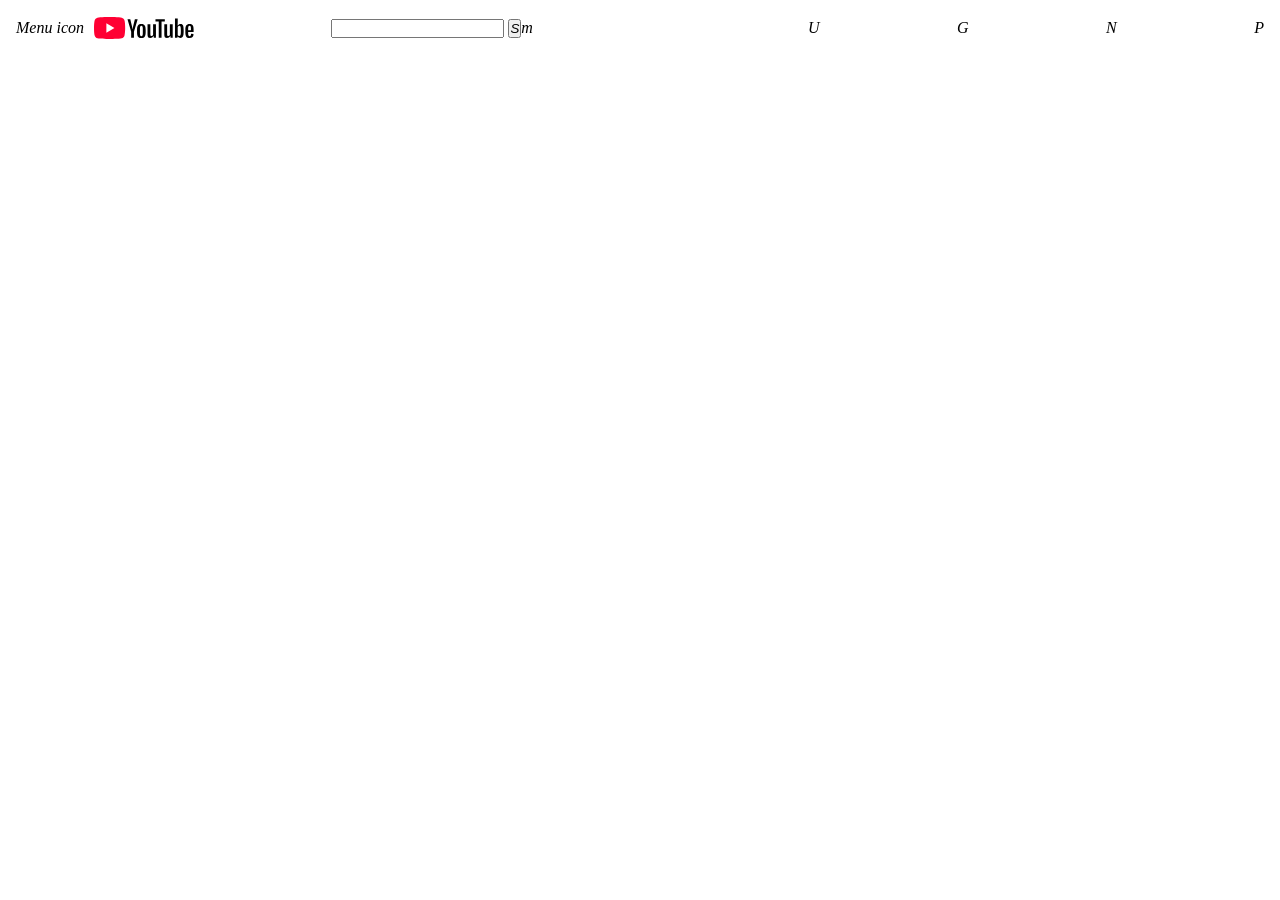
==== index.html @ 4992b6fd "added a new styles" ====
<!DOCTYPE html>
<html lang="en">
<head>
    <meta charset="UTF-8">
    <meta name="viewport" content="width=device-width, initial-scale=1.0">
    <link rel="stylesheet" href="style.css">
    <title>YouTube</title>
</head>
<body>

    <div class="navbar">
        <div class="logo">
            <i>Menu icon</i>
            <img src="assets/logo.svg" alt="YouTube logo">
        </div>
        <div class="searchbar">
            <div class="search">
            <input type="text">
            <button><i>S</i></button>
        </div>
        <i>m</i>
        </div>
        <div class="navigation-icons"></div>
        <i>U</i>
        <i>G</i>
        <i>N</i>
        <i>P</i>
    </div>

    <div class="mainbody">
        <div class="categories"></div>
        <div class="videos"></div>
    </div>
    
</body>
</html>
---- style.css ----
* {
    margin: 0;
    padding: 0;
    box-sizing: border-box;
}

.navbar {
    display: flex;
    justify-content: space-between;
    align-items: center;
    height: 56px;
    padding: 0 16px;
}

.navbar .logo {
    display: flex;
    align-items: center;
}

.logo img {
    width: 100px;
    margin-left: 10px; 
}
.navbar .searchbar {
    display: flex;
}
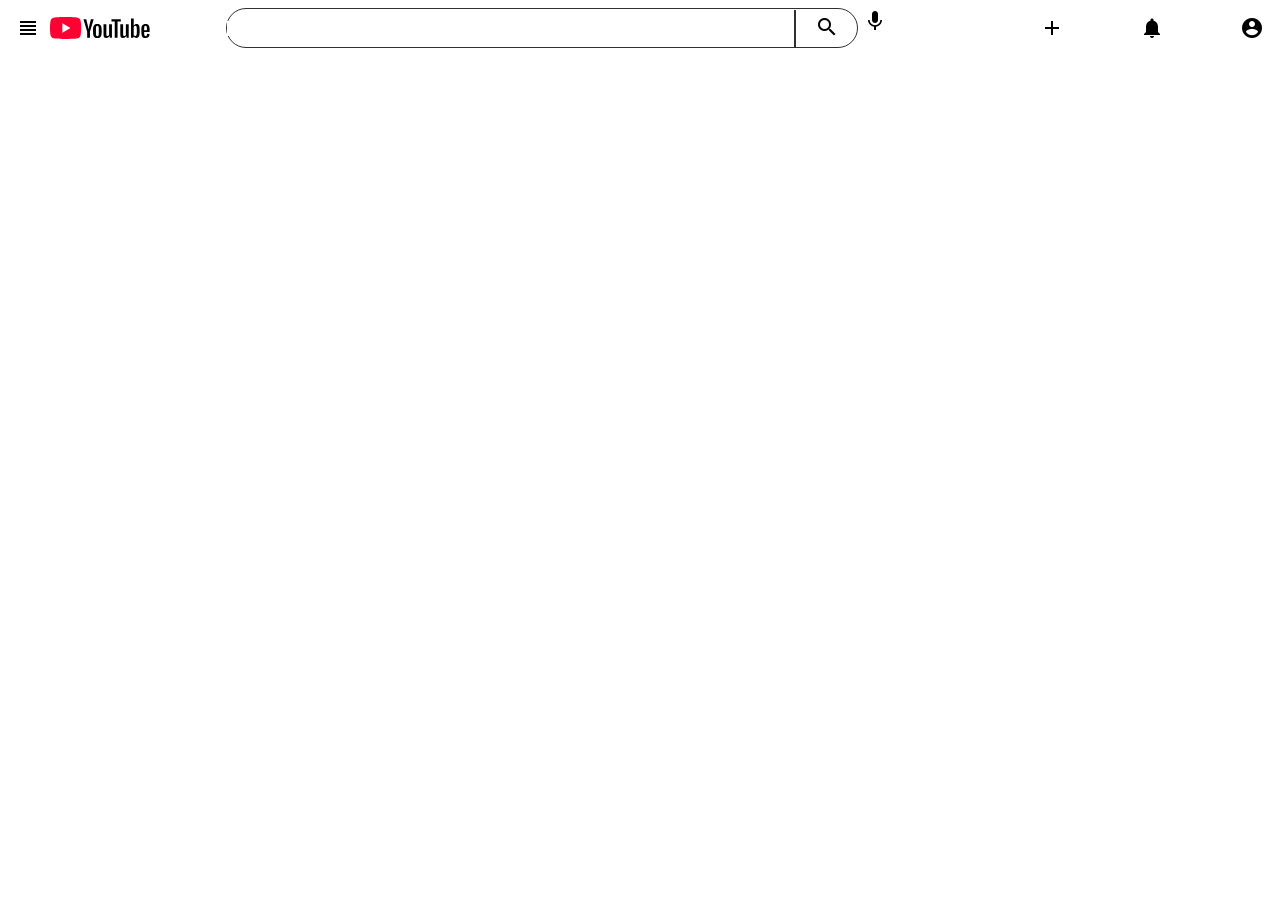
==== commit c4abe696: "added icons" ====
--- a/index.html
+++ b/index.html
@@ -3,34 +3,35 @@
 <head>
     <meta charset="UTF-8">
     <meta name="viewport" content="width=device-width, initial-scale=1.0">
+
+    <link href="https://fonts.googleapis.com/icon?family=Material+Icons" rel="stylesheet">
     <link rel="stylesheet" href="style.css">
     <title>YouTube</title>
 </head>
 <body>
+    <nav>
+        <div class="navbar">
+            <div class="logo">
+                <i class="material-icons">view_headline</i>
+                <img src="assets/logo.svg" alt="YouTube logo">
+            </div>
+            <div class="searchbar">
+                <div class="search">
+                <input id="search-input" type="text">
+                <button><i class="material-icons">search</i></button>
+            </div>
+            <i class="material-icons">keyboard_voice</i>
+            </div>
+            <div class="navigation-icons"></div>
+            <i class="material-icons">add</i>
+            <i class="material-icons">notifications</i>
+            <i class="material-icons">account_circle</i>
+        </div>
 
-    <div class="navbar">
-        <div class="logo">
-            <i>Menu icon</i>
-            <img src="assets/logo.svg" alt="YouTube logo">
+        <div class="mainbody">
+            <div class="categories"></div>
+            <div class="videos"></div>
         </div>
-        <div class="searchbar">
-            <div class="search">
-            <input type="text">
-            <button><i>S</i></button>
-        </div>
-        <i>m</i>
-        </div>
-        <div class="navigation-icons"></div>
-        <i>U</i>
-        <i>G</i>
-        <i>N</i>
-        <i>P</i>
-    </div>
-
-    <div class="mainbody">
-        <div class="categories"></div>
-        <div class="videos"></div>
-    </div>
-    
+    </nav> 
 </body>
 </html>
--- a/style.css
+++ b/style.css
@@ -23,4 +23,34 @@
 }
 .navbar .searchbar {
     display: flex;
+}
+
+.search{
+    display: flex;
+    align-items: center;
+    border: 1px solid hsl(0,0%,18.82%);
+    border-radius: 20px;
+    width: 632px;
+    height: 40px; 
+    margin-right: 5px;
+}
+ 
+.search input {
+    border: none;
+    outline: none;
+    width: 90%;
+}
+
+#search-input::placeholder {
+    color: white;
+    font-size: 14px;;
+}
+
+.search button {
+    background: none;
+    border: none;
+    border-left: 2px solid hsl(0,0%,18.82%);
+    cursor: pointer;
+    padding: 5px;
+    width: 10%;
 }
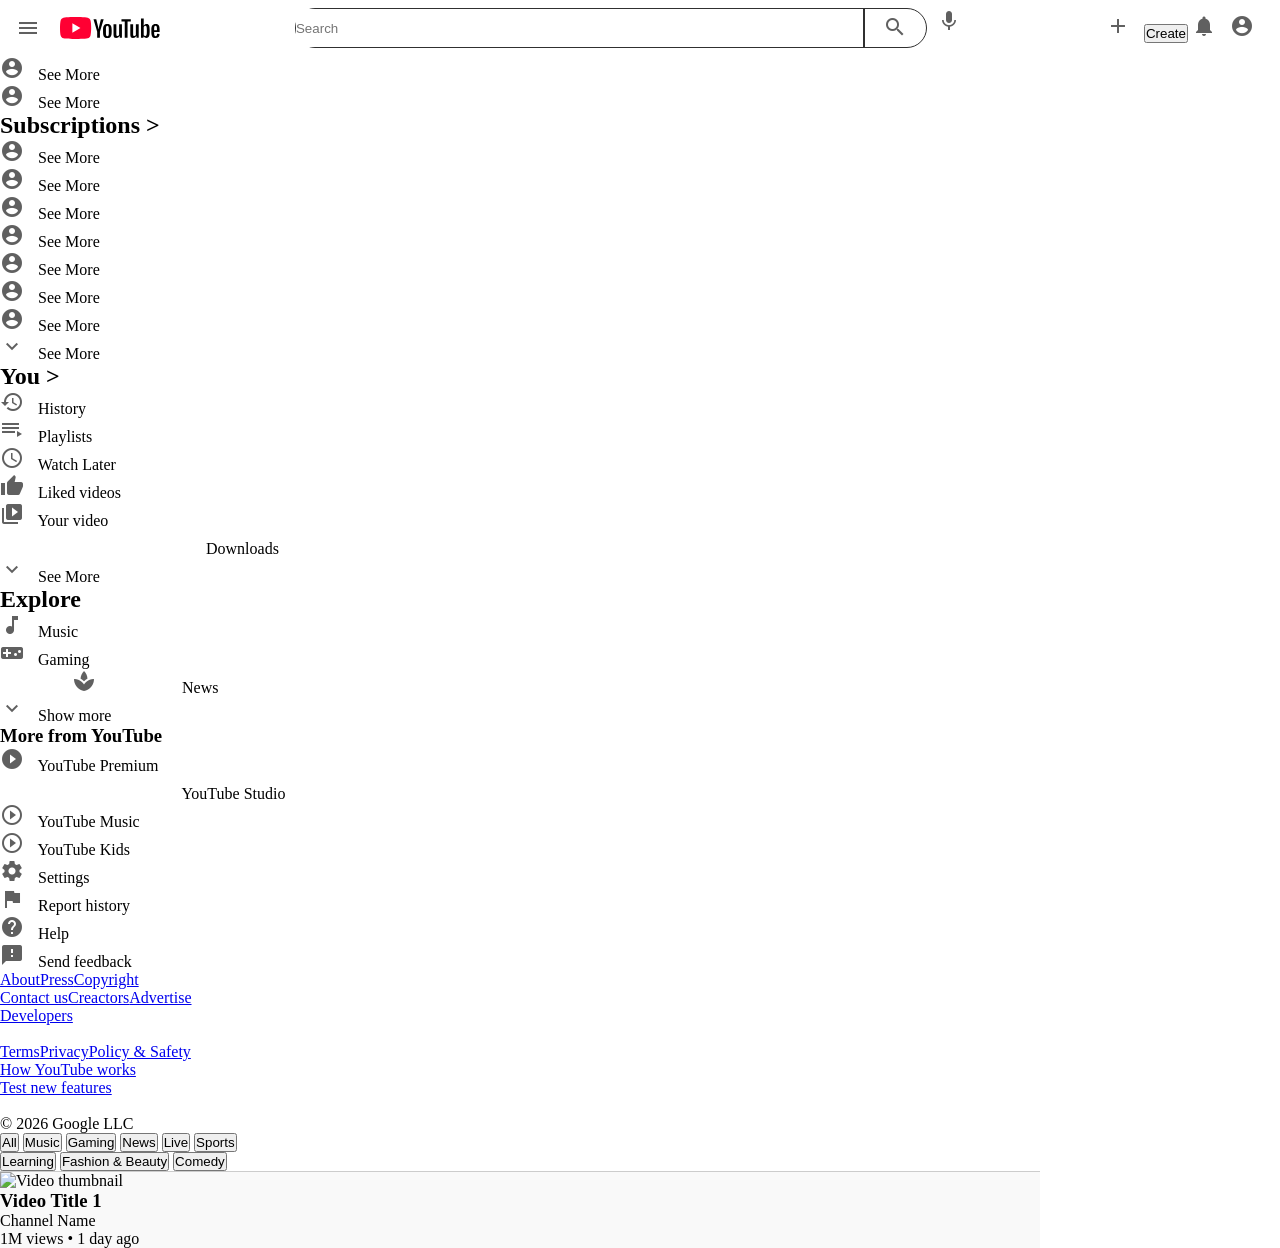
==== commit d07bcd2f: "Added new sections" ====
--- a/index.html
+++ b/index.html
@@ -12,26 +12,295 @@
     <nav>
         <div class="navbar">
             <div class="logo">
-                <i class="material-icons">view_headline</i>
+                <i class="material-icons">menu</i>
                 <img src="assets/logo.svg" alt="YouTube logo">
             </div>
+
             <div class="searchbar">
                 <div class="search">
-                <input id="search-input" type="text">
-                <button><i class="material-icons">search</i></button>
-            </div>
-            <i class="material-icons">keyboard_voice</i>
-            </div>
-            <div class="navigation-icons"></div>
-            <i class="material-icons">add</i>
-            <i class="material-icons">notifications</i>
-            <i class="material-icons">account_circle</i>
+                    <input  type="text" id="search" placeholder="Search"/>
+                    <button><i class="material-icons">search</i></button>
+                </div>
+                
+                <i class="material-icons">keyboard_voice</i>
+            </div>
+             
+            <div class="navigation-icons">
+                <i class="material-icons">add</i>
+                <button>Create</button>
+                <i class="material-icons">notifications</i>
+                <i class="material-icons">account_circle</i>
+            </div>
         </div>
-
-        <div class="mainbody">
-            <div class="categories"></div>
-            <div class="videos"></div>
-        </div>
-    </nav> 
+    </nav>
+
+    <aside>
+        <section class="button-group">
+            <div class="button">
+                <span>
+                    <i class="material-icons">account_circle</i>
+                    See More
+                </span>
+            </div>
+
+            <div class="button">
+                <span>
+                    <i class="material-icons">account_circle</i>
+                    See More
+                </span>
+            </div>
+        </section>
+
+        <section class="button-group">
+            <h2>Subscriptions  ></h2>
+
+            <div class="button">
+                <span>
+                    <i class="material-icons">account_circle</i>
+                    See More
+                </span>
+            </div>
+
+            <div class="button">
+                <span>
+                    <i class="material-icons">account_circle</i>
+                    See More
+                </span>
+            </div>
+
+            <div class="button">
+                <span>
+                    <i class="material-icons">account_circle</i>
+                    See More
+                </span>
+            </div>
+
+            <div class="button">
+                <span>
+                    <i class="material-icons">account_circle</i>
+                    See More
+                </span>
+            </div>
+
+            <div class="button">
+                <span>
+                    <i class="material-icons">account_circle</i>
+                    See More
+                </span>
+            </div>
+
+            <div class="button">
+                <span>
+                    <i class="material-icons">account_circle</i>
+                    See More
+                </span>
+            </div>
+
+            <div class="button">
+                <span>
+                    <i class="material-icons">account_circle</i>
+                    See More
+                </span>
+            </div>
+
+            <div class="button">
+                <span>
+                    <i class="material-icons">keyboard_arrow_down</i>
+                    See More
+                </span>
+            </div>
+        </section>
+
+        <section class="button-group">
+            <h2>You  ></h2>
+
+             <div class="button">
+                <span>
+                    <i class="material-icons">history</i>
+                    History
+                </span>
+            </div>
+
+             <div class="button">
+                <span>
+                    <i class="material-icons">playlist_play</i>
+                    Playlists
+                </span>
+            </div>
+
+             <div class="button">
+                <span>
+                    <i class="material-icons">schedule</i>
+                    Watch Later
+                </span>
+            </div>
+
+             <div class="button">
+                <span>
+                    <i class="material-icons">thumb_up</i>
+                    Liked videos
+                </span>
+            </div>
+
+             <div class="button">
+                <span>
+                    <i class="material-icons">video_library</i>
+                    Your video
+                </span>
+            </div>
+
+             <div class="button">
+                <span>
+                    <i class="material-icons">download</i>
+                    Downloads
+                </span>
+            </div>
+
+             <div class="button">
+                <span>
+                    <i class="material-icons">keyboard_arrow_down</i>
+                    See More
+                </span>
+            </div>
+
+        </section>
+
+        <section class="button-group">
+            <h2>Explore</h2>
+
+            <div class="button">
+                <span>
+                    <i class="material-icons">music_note</i>
+                    Music
+                </span>
+            </div>
+
+            <div class="button">
+                <span>
+                    <i class="material-icons">videogame_asset</i>
+                    Gaming
+                </span>
+            </div>
+
+            <div class="button">
+                <span>
+                    <i class="material-icons">newspaper</i>
+                    News
+                </span>
+            </div>
+
+            <div class="button">
+                <span>
+                    <i class="material-icons">keyboard_arrow_down</i>
+                    Show more
+                </span>
+            </div>
+
+        </section>
+
+        <section class="button-group">
+            <h3>More from YouTube</h3>
+
+            <div class="button">
+                <span>
+                    <i class="material-icons">play_circle_filled</i>
+                    YouTube Premium
+                </span>
+            </div>
+
+            <div class="button">
+                <span>
+                    <i class="material-icons">hexagon</i>
+                    YouTube Studio
+                </span>
+            </div>
+
+            <div class="button">
+                <span>
+                    <i class="material-icons">play_circle_outline</i>
+                    YouTube Music
+                </span>
+            </div>
+
+            <div class="button">
+                <span>
+                    <i class="material-icons">play_circle_outline</i>
+                    YouTube Kids
+                </span>
+            </div>
+
+        </section>
+
+        <section class="button-group">
+            <div class="button">
+                <span>
+                    <i class="material-icons">settings</i>
+                    Settings
+                </span>
+            </div>
+
+            <div class="button">
+                <span>
+                    <i class="material-icons">flag</i>
+                    Report history
+                </span>
+            </div>
+
+            <div class="button">
+                <span>
+                    <i class="material-icons">help</i>
+                    Help
+                </span>
+            </div>
+
+            <div class="button">
+                <span>
+                    <i class="material-icons">feedback</i>
+                    Send feedback
+                </span>
+            </div>
+
+        </section>
+
+        <section>
+            <a href="#">About</a><a href="#">Press</a><a href="#">Copyright</a></br>
+            <a href="#">Contact us</a><a href="#">Creactors</a><a href="#">Advertise</a></br>
+            <a href="#">Developers</a></br>
+            </br>
+            <a href="#">Terms</a><a href="#">Privacy</a><a href="#">Policy & Safety</a></br>
+            <a href="#">How YouTube works</a></br>
+            <a href="#">Test new features</a>
+            </br></br>
+            <span>© 2026 Google LLC</span>
+        </section>
+    </aside> 
+
+    <main>
+        <section>
+            <div class="categories">
+                <button class="active">All</button>
+                <button>Music</button>
+                <button>Gaming</button>
+                <button>News</button>
+                <button>Live</button>
+                <button>Sports</button>
+                <button>Learning</button>
+                <button>Fashion & Beauty</button>
+                <button>Comedy</button>
+            </div>
+
+        </section>
+
+        <section>
+            <div class="videos">
+                <div class="video">
+                    <img src="assets/video1.jpg" alt="Video thumbnail">
+                    <div class="video-info">
+                        <h3>Video Title 1</h3>
+                        <p>Channel Name</p>
+                        <p>1M views • 1 day ago</p>
+        </section>                
+     </main>
+
 </body>
 </html>
--- a/style.css
+++ b/style.css
@@ -27,12 +27,12 @@
 
 .search{
     display: flex;
-    align-items: center;
+
     border: 1px solid hsl(0,0%,18.82%);
     border-radius: 20px;
     width: 632px;
     height: 40px; 
-    margin-right: 5px;
+    margin-right: 10px;
 }
  
 .search input {
@@ -42,8 +42,9 @@
 }
 
 #search-input::placeholder {
-    color: white;
-    font-size: 14px;;
+    color: hsl(0,0%,18.82%);
+    font-size: 14px;
+    text-align: center;
 }
 
 .search button {
@@ -53,4 +54,40 @@
     cursor: pointer;
     padding: 5px;
     width: 10%;
+}
+
+.search button i {
+    margin: 0;
+}
+
+.material-icons {
+    color: #606060;
+    margin-right: 10px;
+}
+
+.mainbody {
+    height: calc(100vh - 56px);
+    display: flex;
+}
+
+.categories {
+    width: 240px;
+    height: 100%;
+    background: white;
+}
+.category {
+    width: 100%;
+    display: flex;
+    align-items: center;
+    height: 40px;
+    padding: 0 24px;
+    font-size: 14px;
+    cursor: pointer;
+}
+
+.videos {
+    width: calc(100vw - 240px);
+    height: 100%;
+    background: #f9f9f9;
+    border-top: 1px solid #cccccc;
 }
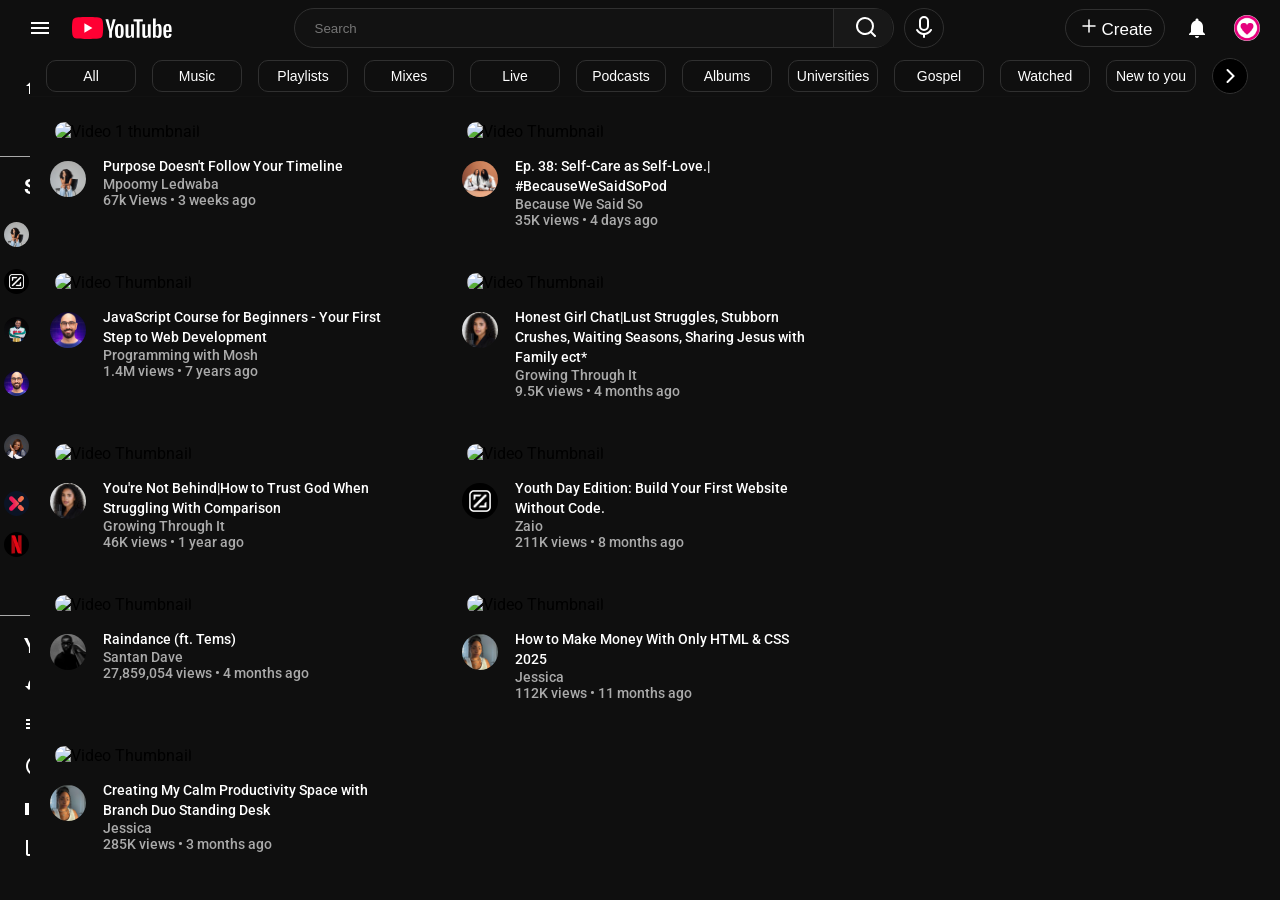
==== commit 04879738: ""added new sections and icons"" ====
--- a/index.html
+++ b/index.html
@@ -4,303 +4,462 @@
     <meta charset="UTF-8">
     <meta name="viewport" content="width=device-width, initial-scale=1.0">
 
+   
     <link href="https://fonts.googleapis.com/icon?family=Material+Icons" rel="stylesheet">
     <link rel="stylesheet" href="style.css">
+    <link rel="icon" href="assets/favicon.svg">
+
     <title>YouTube</title>
 </head>
 <body>
-    <nav>
-        <div class="navbar">
-            <div class="logo">
-                <i class="material-icons">menu</i>
-                <img src="assets/logo.svg" alt="YouTube logo">
-            </div>
-
-            <div class="searchbar">
-                <div class="search">
-                    <input  type="text" id="search" placeholder="Search"/>
-                    <button><i class="material-icons">search</i></button>
-                </div>
-                
-                <i class="material-icons">keyboard_voice</i>
-            </div>
+    <div class="navbar">
+        <div class="logo">
+            <i class="material-icons">menu</i>
+            <img src="assets/logo.svg" alt="YouTube logo">
+        </div>
+
+        <div class="searchbar">
+            <form class="search">
+                <input  type="text" id="search" placeholder="Search"/>
+                <button type="button"><img src="assets/search.svg" alt="search"></button>
+            </form>
+                
+            <button class="microphone" ><img src="assets/Microphone.svg" alt="Microphone"></button>
+        </div>
              
-            <div class="navigation-icons">
-                <i class="material-icons">add</i>
-                <button>Create</button>
-                <i class="material-icons">notifications</i>
-                <i class="material-icons">account_circle</i>
-            </div>
+        <div class="navigation-icons">
+            <button class="add"><img src="assets/add.svg" alt="">Create
+            </button>
+            
+            <i class="material-icons">notifications</i>
+            
+            <button class="profile"><img src="assets/profileimg.jpg" alt="Profile"></button>
         </div>
-    </nav>
-
-    <aside>
-        <section class="button-group">
-            <div class="button">
-                <span>
-                    <i class="material-icons">account_circle</i>
-                    See More
-                </span>
-            </div>
-
-            <div class="button">
-                <span>
-                    <i class="material-icons">account_circle</i>
-                    See More
-                </span>
-            </div>
-        </section>
-
-        <section class="button-group">
-            <h2>Subscriptions  ></h2>
-
-            <div class="button">
-                <span>
-                    <i class="material-icons">account_circle</i>
-                    See More
-                </span>
-            </div>
-
-            <div class="button">
-                <span>
-                    <i class="material-icons">account_circle</i>
-                    See More
-                </span>
-            </div>
-
-            <div class="button">
-                <span>
-                    <i class="material-icons">account_circle</i>
-                    See More
-                </span>
-            </div>
-
-            <div class="button">
-                <span>
-                    <i class="material-icons">account_circle</i>
-                    See More
-                </span>
-            </div>
-
-            <div class="button">
-                <span>
-                    <i class="material-icons">account_circle</i>
-                    See More
-                </span>
-            </div>
-
-            <div class="button">
-                <span>
-                    <i class="material-icons">account_circle</i>
-                    See More
-                </span>
-            </div>
-
-            <div class="button">
-                <span>
-                    <i class="material-icons">account_circle</i>
-                    See More
-                </span>
-            </div>
-
-            <div class="button">
-                <span>
+    </div>
+
+    <div class="mainbody">
+        
+        <div class="categories">
+            <div class="category-section">
+                <span class="category">
+                    <i class="material-icons">home</i>
+                    Home
+                </span>
+                
+                <span class="category">
+                    <i class="material-icons">smart_display</i>
+                    Shorts
+                </span>
+            </div>
+            
+    
+            <div class="category-section">
+                <span class="category">
+                    <h2>Subscriptions</h2><i class="material-icons">keyboard_arrow_right</i>
+                </span>
+                
+
+                
+                <span class="subscription">
+                    <img src="assets/mpoomyL.jpg" alt="profile">
+                    Mpoomy Ledwaba
+                </span>
+
+                <span class="subscription">
+                        <img src="assets/Zaio.jpg" alt="Profile">
+                        Zaio
+                </span>
+
+                <span class="subscription">
+                    <img src="assets/Kelvin.jpg" alt="Profile">
+                    Kelvin Momo
+                 </span>
+
+                <span class="subscription">
+                    <img src="assets/Mosh.jpg" alt="Profile">
+                    Programming with...
+                 </span>
+
+                <span class="subscription">
+                    <img src="assets/women.jpg" alt="Profile">
+                    Women of Purpose
+                </span>
+
+                <span class="subscription">
+                    <img src="assets/showmax.jpg" alt="Profile">
+                    Showmax
+                </span>
+                    
+                <span class="subscription">
+                    <img src="assets/netfliximg.jpg" alt="Profile">
+                    Netflix
+                </span>
+
+                <span class="category">
                     <i class="material-icons">keyboard_arrow_down</i>
                     See More
                 </span>
             </div>
-        </section>
-
-        <section class="button-group">
-            <h2>You  ></h2>
-
-             <div class="button">
-                <span>
+
+            <div class="category-section">
+                <span class="category">
+                    <h2>You</h2><i class="material-icons">keyboard_arrow_right</i>
+                </span>
+
+                <span class="category">       
                     <i class="material-icons">history</i>
                     History
                 </span>
-            </div>
-
-             <div class="button">
-                <span>
+                
+                <span class="category">
                     <i class="material-icons">playlist_play</i>
                     Playlists
                 </span>
-            </div>
-
-             <div class="button">
-                <span>
+
+                <span class="category">
                     <i class="material-icons">schedule</i>
                     Watch Later
                 </span>
-            </div>
-
-             <div class="button">
-                <span>
+
+                <span class="category">
                     <i class="material-icons">thumb_up</i>
                     Liked videos
                 </span>
-            </div>
-
-             <div class="button">
-                <span>
+                
+                <span class="category">
                     <i class="material-icons">video_library</i>
                     Your video
                 </span>
-            </div>
-
-             <div class="button">
-                <span>
+
+                <span class="category">
                     <i class="material-icons">download</i>
                     Downloads
                 </span>
-            </div>
-
-             <div class="button">
-                <span>
+
+                <span class="category">
                     <i class="material-icons">keyboard_arrow_down</i>
                     See More
                 </span>
             </div>
-
-        </section>
-
-        <section class="button-group">
-            <h2>Explore</h2>
-
-            <div class="button">
-                <span>
+            
+            <div class="category-section">
+                <div class="category">
+                    <h2>Explore</h2>
+                </div>
+
+                <span class="category">
                     <i class="material-icons">music_note</i>
                     Music
                 </span>
-            </div>
-
-            <div class="button">
-                <span>
+            
+                <span class="category">
                     <i class="material-icons">videogame_asset</i>
                     Gaming
                 </span>
-            </div>
-
-            <div class="button">
-                <span>
+
+                <span class="category">
                     <i class="material-icons">newspaper</i>
                     News
                 </span>
-            </div>
-
-            <div class="button">
-                <span>
+
+                <span class="category">
                     <i class="material-icons">keyboard_arrow_down</i>
                     Show more
                 </span>
             </div>
 
-        </section>
-
-        <section class="button-group">
-            <h3>More from YouTube</h3>
-
-            <div class="button">
-                <span>
+            <div class="category-section">
+                <div class="category">
+                    <h3>More from YouTube</h3>
+                </div>
+                 
+                <span class="category">
                     <i class="material-icons">play_circle_filled</i>
                     YouTube Premium
                 </span>
-            </div>
-
-            <div class="button">
-                <span>
+
+                <span class="category">
                     <i class="material-icons">hexagon</i>
                     YouTube Studio
                 </span>
-            </div>
-
-            <div class="button">
-                <span>
+
+                <span class="category">
                     <i class="material-icons">play_circle_outline</i>
                     YouTube Music
                 </span>
-            </div>
-
-            <div class="button">
-                <span>
+
+                <span class="category">
                     <i class="material-icons">play_circle_outline</i>
                     YouTube Kids
                 </span>
             </div>
-
-        </section>
-
-        <section class="button-group">
-            <div class="button">
-                <span>
+        
+
+            <div class="category-section">
+                <span class="category">
                     <i class="material-icons">settings</i>
                     Settings
                 </span>
-            </div>
-
-            <div class="button">
-                <span>
+
+                <span class="category">
                     <i class="material-icons">flag</i>
                     Report history
                 </span>
-            </div>
-
-            <div class="button">
-                <span>
-                    <i class="material-icons">help</i>
-                    Help
-                </span>
-            </div>
-
-            <div class="button">
-                <span>
-                    <i class="material-icons">feedback</i>
-                    Send feedback
-                </span>
-            </div>
-
-        </section>
-
-        <section>
-            <a href="#">About</a><a href="#">Press</a><a href="#">Copyright</a></br>
-            <a href="#">Contact us</a><a href="#">Creactors</a><a href="#">Advertise</a></br>
-            <a href="#">Developers</a></br>
-            </br>
-            <a href="#">Terms</a><a href="#">Privacy</a><a href="#">Policy & Safety</a></br>
-            <a href="#">How YouTube works</a></br>
-            <a href="#">Test new features</a>
-            </br></br>
-            <span>© 2026 Google LLC</span>
-        </section>
-    </aside> 
-
-    <main>
-        <section>
-            <div class="categories">
-                <button class="active">All</button>
-                <button>Music</button>
-                <button>Gaming</button>
-                <button>News</button>
-                <button>Live</button>
-                <button>Sports</button>
-                <button>Learning</button>
-                <button>Fashion & Beauty</button>
-                <button>Comedy</button>
-            </div>
-
-        </section>
-
-        <section>
+
+                    <span  class="category">
+                        <i class="material-icons">help</i>
+                        Help
+                    </span>
+
+                    <span class="category">
+                        <i class="material-icons">feedback</i>
+                        Send feedback
+                    </span>
+                </div>
+            
+                <div class="cagories-footer">
+                    <div class="footer-section">
+                        <span>About</span>
+                        <span>Press</span>
+                        <span>Copyright</span>
+                        <span>Contact Us</span>
+                        <span>Creator</span>
+                        <span>Advertise</span>
+                        <span>Developers</span>
+                    </div>
+                    
+                    <div class="footer-section">
+                        <span>Terms</span>
+                        <span>Privacy</span>
+                        <span>Policy & Safety</span>
+                        <span>How YouTube works</span>
+                        <span>Test new features</span>
+                    </div>   
+
+                    <span class="copyright">&copy; 2026 Zaio YouTube Clone</span>
+                </div> 
+            </div>
+        
+        <main>
+            <div class="filter-bar" role="tablist" aria-label="Video Categories">
+                <button role="tab" aria-selected="false">All</button>
+                <button role="tab" aria-selected="false">Music</button>
+                <button role="tab" aria-selected="false">Playlists</button>
+                <button role="tab" aria-selected="false">Mixes</button>
+                <button role="tab" aria-selected="false">Live</button>
+                <button role="tab" aria-selected="false">Podcasts</button>
+                <button role="tab" aria-selected="false">Albums</button>
+                <button role="tab" aria-selected="false">Universities</button>
+                <button role="tab" aria-selected="false">Gospel</button>
+                <button role="tab" aria-selected="false">Watched</button>
+                <button role="tab" aria-selected="false">New to you</button>
+                <button class="next" role="tab" aria-selected="false"><img src="assets/next.svg" alt=""></button>
+            </div>
+        
             <div class="videos">
-                <div class="video">
-                    <img src="assets/video1.jpg" alt="Video thumbnail">
-                    <div class="video-info">
-                        <h3>Video Title 1</h3>
-                        <p>Channel Name</p>
-                        <p>1M views • 1 day ago</p>
-        </section>                
-     </main>
+                <div class="video-grid">
+                    <div class="video">
+                        <div class="thumbnail">
+                            <img src="https://img.youtube.com/vi/5g9Vl7ZuUSQ/maxresdefault.jpg" alt="Video 1 thumbnail">
+                        </div>
+                        <div class="details">
+                            <div class="profile">
+                                <img src="assets/mpoomyL.jpg" alt="Channel_Icon">
+                            </div>
+                            <div class="video-details">
+                                <p>Purpose Doesn't Follow Your Timeline</p>
+                                <div class="posted-by">
+                                    <span>Mpoomy Ledwaba</span>
+                                    <div class="views-date">
+                                        <span>67k Views</span>
+                                        <span>•</span>
+                                        <span>3 weeks ago</span>
+                                    </div>
+                                </div>
+                            </div>  
+                        </div>
+                    </div>
+
+
+                    <div class="video">
+                        <div class="thumbnail">
+                            <img src="https://img.youtube.com/vi/dyBVssDlvFY/maxresdefault.jpg" alt="Video Thumbnail">
+                        </div>
+                        <div class="details">
+                            <div class="profile">
+                                <img src="assets/Ladies1.jpg" alt="Channel-icon">
+                            </div>
+                            <div class="video-details">
+                                <p>Ep. 38: Self-Care as Self-Love.| #BecauseWeSaidSoPod</p>
+                                <div class="posted-by">
+                                    <span>Because We Said So</span>
+                                    <div class="views-date">
+                                        <span>35K views</span>
+                                        <span>•</span>
+                                        <span>4 days ago</span>
+                                    </div>
+                                </div>
+                            </div>
+                        </div>
+                    </div> 
+
+                    <div class="video">
+                        <div class="thumbnail">
+                            <img src="https://img.youtube.com/vi/W6NZfCO5SIk/maxresdefault.jpg" alt="Video Thumbnail">
+                        </div>
+                        <div class="details">
+                            <div class="profile">
+                                <img src="assets/Mosh.jpg" alt="">
+                            </div>
+                            <div class="video-details">
+                                <p>JavaScript Course for Beginners - Your First Step to Web Development</p>
+                                <div class="posted-by">
+                                    <span>Programming with Mosh</span>
+                                    <div class="views-date">
+                                        <span>1.4M views</span>
+                                        <span>•</span>
+                                        <span>7 years ago</span>
+                                    </div>
+                                </div>
+                            </div>  
+                        </div>
+                    </div>
+
+                    <div class="video">
+                        <div class="thumbnail">
+                            <img src="https://img.youtube.com/vi/P0jk1o0Y2pc/maxresdefault.jpg" alt="Video Thumbnail">
+                        </div>
+                        <div class="details">
+                            <div class="profile">
+                                <img src="assets/growing.jpg" alt="Channel-icon">
+                            </div>
+                            <div class="video-details">
+                                <p>Honest Girl Chat|Lust Struggles, Stubborn Crushes, Waiting Seasons, Sharing Jesus with Family ect*</p>
+                                <div class="posted-by">
+                                    <span>Growing Through It</span>
+                                    <div class="views-date">
+                                        <span>9.5K views</span>
+                                        <span>•</span>
+                                        <span>4 months ago</span>
+                                    </div>
+                                </div>
+                            </div>  
+                        </div>
+                    </div>
+
+                    <div class="video">
+                        <div class="thumbnail">
+                            <img src="https://img.youtube.com/vi/Gg7fRMQ1E0s/maxresdefault.jpg" alt="Video Thumbnail">
+                        </div>
+                        <div class="details">
+                            <div class="profile">
+                                <img src="assets/growing.jpg" alt="Channel-icon">
+                            </div>
+                            <div class="video-details">
+                                <p>You're Not Behind|How to Trust God When Struggling With Comparison</p>
+                                <div class="posted-by">
+                                    <span>Growing Through It</span>
+                                    <div class="views-date">
+                                        <span>46K views</span>
+                                        <span>•</span>
+                                        <span>1 year ago</span>
+                                    </div>
+                                </div>
+                            </div>  
+                        </div>
+                    </div>
+
+                    <div class="video">
+                        <div class="thumbnail">
+                            <img src="https://img.youtube.com/vi/Q7D9XMXENRA/maxresdefault.jpg" alt="Video Thumbnail">
+                        </div>
+                        <div class="details">
+                            <div class="profile">
+                                <img src="assets/Zaio.jpg" alt="Channel-icon">
+                            </div>
+                            <div class="video-details">
+                                <p>Youth Day Edition: Build Your First Website Without Code.</p>
+                                <div class="posted-by">
+                                    <span>Zaio</span>
+                                    <div class="views-date">
+                                        <span>211K views</span>
+                                        <span>•</span>
+                                        <span>8 months ago</span>
+                                    </div>
+                                </div>
+                            </div>  
+                        </div>
+                    </div>
+
+                    <div class="video">
+                        <div class="thumbnail">
+                            <img src="https://img.youtube.com/vi/SOJpE1KMUbo/maxresdefault.jpg" alt="Video Thumbnail">
+                        </div>
+                        <div class="details">
+                            <div class="profile">
+                                <img src="assets/Dave.jpg" alt="Channel-icon">
+                            </div>
+                            <div class="video-details">
+                                <p>Raindance (ft. Tems)</p>
+                                <div class="posted-by">
+                                    <span>Santan Dave</span>
+                                    <div class="views-date">
+                                        <span>27,859,054 views</span>
+                                        <span>•</span>
+                                        <span>4 months ago</span>
+                                    </div>
+                                </div>
+                            </div>  
+                        </div>
+                    </div>
+
+                    <div class="video">
+                        <div class="thumbnail">
+                            <img src="https://img.youtube.com/vi/QxEMYd53W2g/maxresdefault.jpg" alt="Video Thumbnail">
+                        </div>
+                        <div class="details">
+                            <div class="profile">
+                                <img src="assets/Jessica.jpg" alt="Channel-icon">
+                            </div>
+                            <div class="video-details">
+                                <p>How to Make Money With Only HTML & CSS 2025</p>
+                                <div class="posted-by">
+                                    <span>Jessica</span>
+                                    <div class="views-date">
+                                        <span>112K views</span>
+                                        <span>•</span>
+                                        <span>11 months ago</span>
+                                    </div>
+                                </div>
+                            </div>  
+                        </div>
+                    </div>
+
+                    <div class="video">
+                        <div class="thumbnail">
+                            <img src="https://img.youtube.com/vi/xcpneUa4_ig/maxresdefault.jpg" alt="Video Thumbnail">
+                        </div>
+                        <div class="details">
+                            <div class="profile">
+                                <img src="assets/Jessica.jpg" alt="Channel-icon">
+                            </div>
+                            <div class="video-details">
+                                <p>Creating My Calm Productivity Space with Branch Duo Standing Desk</p>
+                                <div class="posted-by">
+                                    <span>Jessica</span>
+                                    <div class="views-date">
+                                        <span>285K views</span>
+                                        <span>•</span>
+                                        <span>3 months ago</span>
+                                    </div>
+                                </div>
+                            </div>  
+                        </div>
+                    </div>
+                </div>
+            </div>
+        </main>
+    </div>       
 
 </body>
 </html>
--- a/style.css
+++ b/style.css
@@ -1,93 +1,451 @@
+@import url('https://fonts.googleapis.com/css2?family=Google+Sans+Flex:opsz,wght@6..144,1..1000&family=Lexend+Deca:wght@100..900&family=Nunito:ital,wght@0,200..1000;1,200..1000&family=Open+Sans:ital,wght@0,300..800;1,300..800&family=Pinyon+Script&family=Roboto:ital,wght@0,100..900;1,100..900&display=swap');
+
 * {
     margin: 0;
     padding: 0;
     box-sizing: border-box;
 }
 
+body {
+    font-family: Roboto, Arial, sans-serif;
+    background-color: #0f0f0f;
+    display: flex;
+    flex-direction: column;
+    min-height: 100vh;
+}
+/* Nav */
 .navbar {
     display: flex;
     justify-content: space-between;
     align-items: center;
     height: 56px;
-    padding: 0 16px;
+    padding: 10px 20px;
+    background: #0f0f0f;
+    top: 0;
+    position: sticky;
 }
 
 .navbar .logo {
     display: flex;
     align-items: center;
+    margin-left: 8px;
 }
 
 .logo img {
     width: 100px;
     margin-left: 10px; 
 }
+
 .navbar .searchbar {
     display: flex;
 }
 
+/* Nav search button */
 .search{
     display: flex;
-
-    border: 1px solid hsl(0,0%,18.82%);
-    border-radius: 20px;
-    width: 632px;
-    height: 40px; 
+    border: 1px solid #303030;
+    border-radius: 40px;
     margin-right: 10px;
+    width: 600px;
+    background: #121212;
 }
  
 .search input {
+    background: transparent;
+    color: white;
     border: none;
+    padding: 8px 20px;
+    width: 90%;
     outline: none;
-    width: 90%;
-}
-
-#search-input::placeholder {
-    color: hsl(0,0%,18.82%);
-    font-size: 14px;
-    text-align: center;
 }
 
 .search button {
-    background: none;
     border: none;
-    border-left: 2px solid hsl(0,0%,18.82%);
-    cursor: pointer;
-    padding: 5px;
+    border-left: 1px solid #303030;
+    padding: 0 20px;
+    background: #181818;
+    cursor: pointer;
     width: 10%;
+    border-bottom-right-radius: 15px;
+    border-top-right-radius: 15px;
 }
 
 .search button i {
     margin: 0;
-}
-
+    background-color: #181818;
+}
+
+.microphone {
+    background: none;
+    background-color: transparent;
+    border: 1px solid #303030;
+    border-radius: 50px;
+    color: white;
+    font-size: 14px;
+    margin-right: px;
+    width: 40px;
+    height: 40px;
+    cursor: pointer;
+}
+
+.add {
+    background: none;
+    background-color: transparent;
+    border: 1px solid #303030;
+    border-radius: 20px;
+    color: white;
+    font-size: 17px;
+    margin-right: 5px;
+    width: 100px;
+    height: 38px;
+    cursor: pointer;
+}
+
+.profile img {
+    border-radius: 50%;
+    width: 26px;
+    height: 26px;
+    display: block;
+    background: transparent;
+}
+
+.profile {
+    background: transparent;
+    border: none;
+    padding: 0;
+    outline: none;
+    cursor: pointer;
+}
+
+/*Icons*/
 .material-icons {
+    color: white;
+    margin-right: 10px;
+}
+
+/* Filter-bar */
+.filter-bar {
+    display: flex;
+    align-items: center;
+    justify-content: flex-start;
+    height: 40px;
+    padding: 0 16px;
+    background-color: #0f0f0f;
+}
+
+.filter-bar button {
+    background: none;
+    background-color: transparent;
+    border: 1px solid #303030;
+    border-radius: 10px;
+    color: white;
+    font-size: 14px;
+    margin-right: 16px;
+    width: 90px;
+    height: 32px;
+    cursor: pointer;
+}
+
+.filter-bar button:hover {
+    color: #121212;
+    background-color: #aaa;
+}
+
+.filter-bar .next {
+    width: 36px;
+    height: 36px;
+    border-radius: 50%;
+    display: flex;
+    align-items: center;
+    justify-content: center;
+    background-color: black;
+    color: white;
+    transition: background-color 0.2s ease;
+}
+
+.navigation-icons {
+    display: flex;
+    align-items: center;
+    gap: 15px;
+}
+
+/* mainbody */
+.mainbody {
+    height: calc(100vh - 56px); /* Full viewport height minus navbar */
+    display: flex;
+    overflow: hidden;
+}
+
+/* Category */
+.categories { 
+    background: #0f0f0f;
+    overflow-y: scroll;
+    height: 100%;
+    width: 240px;
+}
+
+.category-section {
+    border-bottom: 1px solid #aaa;
+    margin-top: 10px;
+    color: white;
+}
+
+.category-section .category:last-child {
+    margin-bottom: 10px;
+}
+
+.category_heading {
+    margin: 10px 0px 10px 25px;
     color: #606060;
-    margin-right: 10px;
-}
-
-.mainbody {
-    height: calc(100vh - 56px);
-    display: flex;
-}
-
-.categories {
-    width: 240px;
-    height: 100%;
-    background: white;
-}
+    font-size: 14px;
+    font-weight: 500;
+}
+
 .category {
-    width: 100%;
     display: flex;
     align-items: center;
     height: 40px;
     padding: 0 24px;
     font-size: 14px;
-    cursor: pointer;
-}
-
+    font-weight: 400;
+    color: white;
+    width: 100%;
+}
+
+.category i {
+    margin-right: 24px;
+}
+
+.category:hover {
+    background: #272727;
+    border-radius: 10px;
+}
+
+.cagories-footer {
+    padding: 25px;
+}
+
+.active {
+    background: #d0d0d0;
+    font-weight: 500;
+}
+.active:hover {
+    background: #d0d0d0;
+}
+
+.subscription {
+  display: flex;
+  align-items: center;
+  gap: 15px;
+  padding: 8px 4px;
+  cursor: pointer;
+}
+
+.subscription img {
+  width: 25px;
+  height: 25px;
+  border-radius: 50%;
+  object-fit: cover;
+}
+
+.subscription:hover {
+  background: #2a2a2a;
+  border-radius: 10px;
+}
+
+/* Hover*/
+
+.video:nth-child(3n+1):hover {
+    box-shadow: 0 0 15px #fd82b7;
+}
+
+.video:nth-child(3n+2):hover {
+    box-shadow: 0 0 15px #f47e1793;
+}
+
+.video:nth-child(3n+3):hover {
+    box-shadow: 0 0 15px #fafa64;
+}
+
+.video {
+    transition: transform 0.2s ease, box-shadow 0.2s ease;
+}
+
+.video:hover {
+    transform: scale(1.03);
+}
+
+/* footer */
+.footer-section {
+    margin-bottom: 12px;
+}
+.footer-section span {
+    font-size: 13px;
+    font-weight: 500;
+    margin-right: 5px;
+    color: #606060;
+    cursor: pointer;
+}
+
+.copyright {
+    color: #606060;
+    font-size: 13px;
+    font-weight: 400;
+    margin-bottom: 20px;
+}
+
+::-webkit-scrollbar {
+    width: 8px;
+}
+
+::-webkit-scrollbar-thumb {
+    background: #3a3a3a;
+    border-radius: 10px;
+}
+
+/* Hide */
+.categories::-webkit-scrollbar {
+    width: 0px;
+}
+
+/* Show on hover */
+.categories:hover::-webkit-scrollbar {
+    width: 8px;
+}
+
+/* Video Cards */
 .videos {
     width: calc(100vw - 240px);
     height: 100%;
-    background: #f9f9f9;
-    border-top: 1px solid #cccccc;
+    background: #0f0f0f;
+    border-top: 1px solid #121212;
+    overflow-y: scroll;
+}
+
+.video-grid {
+    display: flex;
+    padding: 15px;
+    flex-wrap: wrap;
+    transition: transform 0.2s ease, box-shadow 0.2s ease;
+}
+
+.video .thumbnail img {
+    width: 100%;
+    border-radius: 19px;
+    padding: 10px;
+}
+.videos .details {
+    display: flex;
+    margin-top: 5px;
+    width: 90%;
+}
+.video .profile {
+    margin-right: 12px;
+    padding: 5px;
+}
+.video .profile img {
+    border-radius: 50%;
+    width: 36px;
+    height: 36px;
+}
+.video .video-details p {
+    color: white;
+    font-size: 14px;
+    font-weight: 500;
+    line-height: 20px;
+}
+.video .posted-by {
+    font-size: 14px;
+    font-weight: 500;
+    color: #aaa;
+}
+
+.video {
+    width: 400px;
+    margin-right: 12px;
+    cursor: pointer;
+    margin-bottom: 35px;
+    border-radius: 20px;
+}
+
+
+/* Media Queries */
+
+/* Tablet */
+@media (max-width: 1024px) {
+    .categories {
+        width: 72px;
+    }
+
+    .category span {
+        display: none;
+    }
+
+    .add span {
+        display: none;
+    }
+
+    .subscription {
+    display: flex;
+    align-items: center;
+    gap: 15px;
+    padding: 8px 0;
+    cursor: pointer;
+}
+
+.subscription img {
+    width: 30px;
+    height: 30px;
+    border-radius: 50%;
+    object-fit: cover;
+}
+
+.subscription:hover {
+    background: #2a2a2a;
+    border-radius: 10px;
+}
+}
+
+/* Mobile */
+@media (max-width: 768px) {
+    .mainbody {
+        flex-direction: column;
+    }
+
+    aside {
+        display: none;
+    }
+
+    .search {
+        width: 100%;
+    }
+
+    .videosection {
+        grid-template-columns: 1fr;
+    }
+
+    .navigation-icons .material-icons {
+        font-size: 22px;
+    }
+
+    .profile img {
+        width: 28px;
+        height: 28px;
+    }
+
+    .navbar {
+        padding: 0 10px;
+    }
+
+    .search input {
+        width: 100%;
+    }
+
+    .videosection {
+    grid-template-columns: repeat(2, 1fr);
+    }
+
+    .videosection {
+    grid-template-columns: 1fr;
+    }
 }
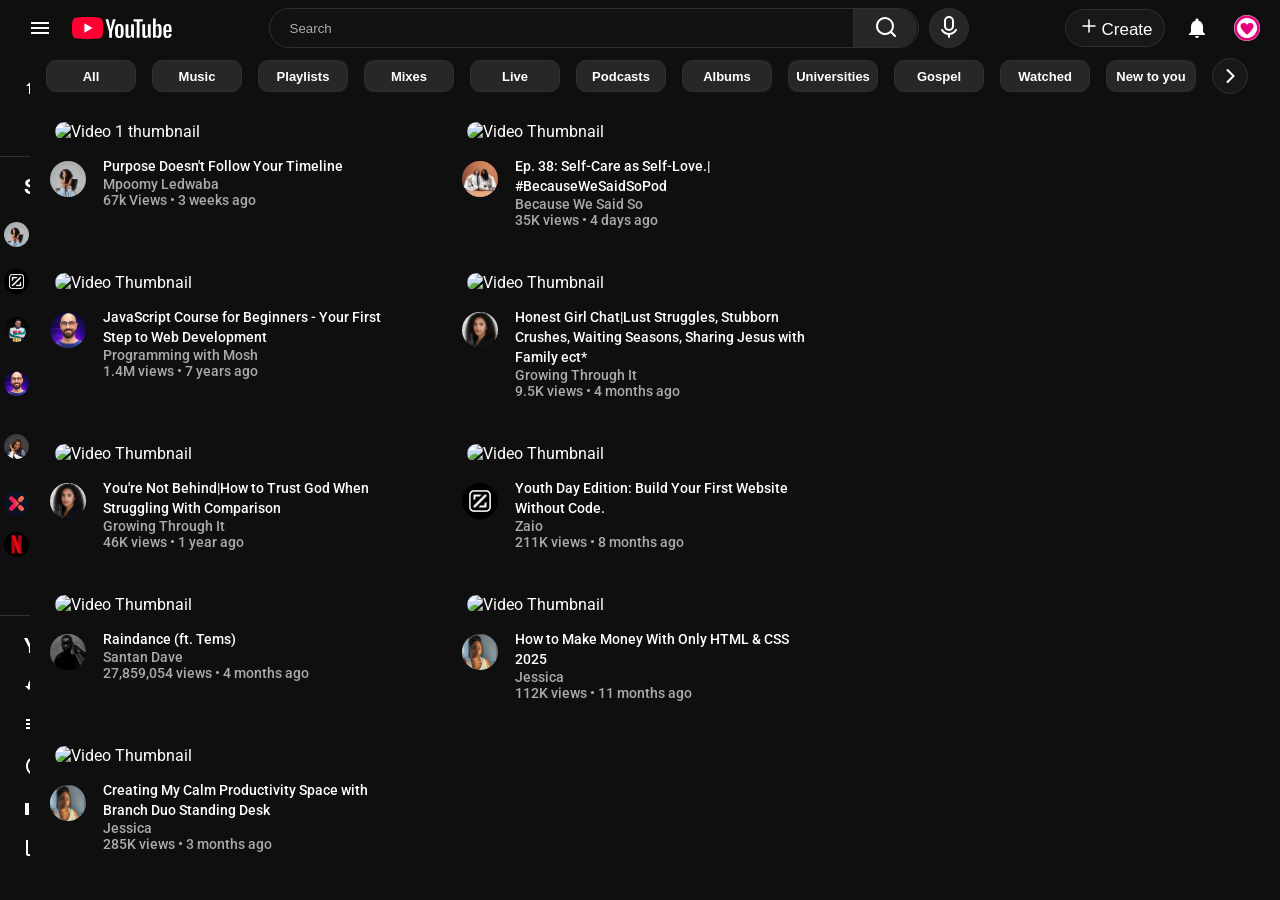
==== commit 8ad167da: "Add final edits and assets" ====
--- a/index.html
+++ b/index.html
@@ -217,7 +217,7 @@
                     </span>
                 </div>
             
-                <div class="cagories-footer">
+                <div class="categories-footer">
                     <div class="footer-section">
                         <span>About</span>
                         <span>Press</span>
--- a/style.css
+++ b/style.css
@@ -6,9 +6,38 @@
     box-sizing: border-box;
 }
 
+:root {
+    --bg: #0f0f0f;
+    --surface: #121212;
+    --surface-2: #181818;
+    --text: #ffffff;
+    --muted: #aaaaaa;
+    --border: #303030;
+    --hover: #272727;
+    --active-bg: #272727;
+    --chip-hover-text: #121212;
+    --chip-hover-bg: #aaaaaa;
+    --scrollbar-thumb: #3a3a3a;
+}
+
+html[data-theme="light"] {
+    --bg: #ffffff;
+    --surface: #f7f7f7;
+    --surface-2: #ededed;
+    --text: #0f0f0f;
+    --muted: #606060;
+    --border: #dadada;
+    --hover: #e9e9e9;
+    --active-bg: #e6e6e6;
+    --chip-hover-text: #0f0f0f;
+    --chip-hover-bg: #d6d6d6;
+    --scrollbar-thumb: #b7b7b7;
+}
+
 body {
     font-family: Roboto, Arial, sans-serif;
-    background-color: #0f0f0f;
+    background-color: var(--bg);
+    color: var(--text);
     display: flex;
     flex-direction: column;
     min-height: 100vh;
@@ -20,7 +49,7 @@
     align-items: center;
     height: 56px;
     padding: 10px 20px;
-    background: #0f0f0f;
+    background: var(--bg);
     top: 0;
     position: sticky;
 }
@@ -35,6 +64,25 @@
     width: 100px;
     margin-left: 10px; 
 }
+#menu:hover {
+    color: var(--chip-hover-text);
+    background-color: var(--chip-hover-bg);
+    border-radius: 45%;
+}
+
+html[data-theme="light"] .logo .logo-dark {
+    display: none;
+}
+
+html[data-theme="dark"] .logo .logo-light {
+    display: none;
+}
+
+.logo-link {
+    display: inline-flex;
+    align-items: center;
+    text-decoration: none;
+}
 
 .navbar .searchbar {
     display: flex;
@@ -43,44 +91,61 @@
 /* Nav search button */
 .search{
     display: flex;
-    border: 1px solid #303030;
+    border: 1px solid var(--border);
     border-radius: 40px;
     margin-right: 10px;
-    width: 600px;
-    background: #121212;
+    width: 650px;
+    background: var(--surface);
 }
  
 .search input {
     background: transparent;
-    color: white;
+    color: var(--text);
     border: none;
     padding: 8px 20px;
     width: 90%;
     outline: none;
 }
 
+.search input::placeholder {
+    color: var(--muted);
+}
+
 .search button {
     border: none;
-    border-left: 1px solid #303030;
+    border-left: 1px solid var(--border);
     padding: 0 20px;
-    background: #181818;
-    cursor: pointer;
+    background-color: #272727;
+    background: #272727;
     width: 10%;
-    border-bottom-right-radius: 15px;
-    border-top-right-radius: 15px;
+    border-bottom-right-radius: 19px;
+    border-top-right-radius: 19px;
+    color: var(--text);
+    cursor: pointer;
+}
+.search button:hover {
+    color: var(--chip-hover-text);
+    background-color: var(--chip-hover-bg);
 }
 
 .search button i {
     margin: 0;
-    background-color: #181818;
+    background-color: #272727;
+}
+
+html[data-theme="light"] .search button img,
+html[data-theme="light"] .microphone img,
+html[data-theme="light"] .add img,
+html[data-theme="light"] .filter-bar .next img {
+    filter: invert(1);
 }
 
 .microphone {
     background: none;
-    background-color: transparent;
-    border: 1px solid #303030;
+    background-color: #272727  ;
+    border: 1px solid var(--border);
     border-radius: 50px;
-    color: white;
+    color: var(--text);
     font-size: 14px;
     margin-right: px;
     width: 40px;
@@ -88,16 +153,44 @@
     cursor: pointer;
 }
 
+.microphone:hover {
+    color: var(--chip-hover-text);
+    background-color: var(--chip-hover-bg);
+}
+
 .add {
     background: none;
-    background-color: transparent;
-    border: 1px solid #303030;
+    background-color: var(--surface-2) ;
+    border: 1px solid var(--border);
     border-radius: 20px;
-    color: white;
+    color: var(--text);
     font-size: 17px;
     margin-right: 5px;
     width: 100px;
     height: 38px;
+    cursor: pointer;
+}
+
+.add:hover {
+    color: var(--chip-hover-text);
+    background-color: var(--chip-hover-bg);
+}
+
+#notifications {
+    width: 36px;
+    height: 36px;
+    display: flex;
+    align-items: center;
+    justify-content: center;
+    background-color: var(--surface-2);
+    color: var(--text);
+    background: transparent;
+}
+
+#notifications:hover {
+    color: var(--chip-hover-text);
+    background-color: var(--chip-hover-bg);
+    border-radius: 45%;
     cursor: pointer;
 }
 
@@ -119,7 +212,7 @@
 
 /*Icons*/
 .material-icons {
-    color: white;
+    color: var(--text);
     margin-right: 10px;
 }
 
@@ -130,25 +223,26 @@
     justify-content: flex-start;
     height: 40px;
     padding: 0 16px;
-    background-color: #0f0f0f;
+    background-color: var(--bg);
 }
 
 .filter-bar button {
-    background: none;
-    background-color: transparent;
-    border: 1px solid #303030;
+    background: #272727;
+    border: 1px solid var(--border);
     border-radius: 10px;
-    color: white;
+    color: var(--text);
     font-size: 14px;
     margin-right: 16px;
     width: 90px;
     height: 32px;
     cursor: pointer;
+    font-weight: 700;
+    font-size: 13px;
 }
 
 .filter-bar button:hover {
-    color: #121212;
-    background-color: #aaa;
+    color: var(--chip-hover-text);
+    background-color: var(--chip-hover-bg);
 }
 
 .filter-bar .next {
@@ -158,8 +252,8 @@
     display: flex;
     align-items: center;
     justify-content: center;
-    background-color: black;
-    color: white;
+    background-color: var(--surface-2);
+    color: var(--text);
     transition: background-color 0.2s ease;
 }
 
@@ -167,6 +261,132 @@
     display: flex;
     align-items: center;
     gap: 15px;
+}
+
+.auth-button {
+    background: transparent;
+    border: 1px solid var(--border);
+    color: var(--text);
+    border-radius: 20px;
+    height: 38px;
+    padding: 0 14px;
+    font-size: 14px;
+    font-weight: 500;
+    cursor: pointer;
+}
+
+.auth-button:hover {
+    background: var(--hover);
+}
+
+.theme-toggle {
+    display: inline-flex;
+    align-items: center;
+    justify-content: center;
+    width: 40px;
+    height: 40px;
+    border-radius: 50%;
+    border: 1px solid var(--border);
+    background: transparent;
+    cursor: pointer;
+}
+
+.theme-toggle .material-icons {
+    margin-right: 0;
+    font-size: 20px;
+}
+
+.theme-toggle:hover {
+    background: var(--hover);
+}
+
+/* Auth (login) page */
+.auth-page {
+    min-height: calc(100vh - 56px);
+    display: grid;
+    place-items: center;
+    padding: 24px;
+}
+
+.auth-card {
+    width: 100%;
+    max-width: 420px;
+    border: 1px solid var(--border);
+    background: var(--surface);
+    border-radius: 16px;
+    padding: 22px;
+}
+
+.auth-card h1 {
+    font-size: 24px;
+    font-weight: 600;
+    margin-bottom: 6px;
+}
+
+.auth-subtitle {
+    color: var(--muted);
+    font-size: 14px;
+    margin-bottom: 16px;
+}
+
+.auth-form {
+    display: flex;
+    flex-direction: column;
+    gap: 12px;
+}
+
+.auth-form label {
+    display: flex;
+    flex-direction: column;
+    gap: 6px;
+    font-size: 13px;
+    color: var(--muted);
+}
+
+.auth-form input {
+    height: 40px;
+    border-radius: 10px;
+    border: 1px solid var(--border);
+    background: var(--bg);
+    color: var(--text);
+    padding: 0 12px;
+    outline: none;
+}
+
+.auth-form input::placeholder {
+    color: var(--muted);
+}
+
+.auth-error {
+    min-height: 18px;
+    color: #ff5a5a;
+    font-size: 13px;
+}
+
+.auth-submit {
+    height: 40px;
+    border-radius: 10px;
+    border: 1px solid var(--border);
+    background: var(--surface-2);
+    color: var(--text);
+    font-weight: 600;
+    cursor: pointer;
+}
+
+.auth-submit:hover {
+    background: var(--hover);
+}
+
+.auth-back {
+    text-align: center;
+    color: var(--muted);
+    text-decoration: none;
+    font-size: 13px;
+    padding-top: 4px;
+}
+
+.auth-back:hover {
+    color: var(--text);
 }
 
 /* mainbody */
@@ -178,16 +398,17 @@
 
 /* Category */
 .categories { 
-    background: #0f0f0f;
+    background: var(--bg);
     overflow-y: scroll;
     height: 100%;
     width: 240px;
+    cursor: pointer;
 }
 
 .category-section {
-    border-bottom: 1px solid #aaa;
+    border-bottom: 1px solid var(--border);
     margin-top: 10px;
-    color: white;
+    color: var(--text);
 }
 
 .category-section .category:last-child {
@@ -196,7 +417,7 @@
 
 .category_heading {
     margin: 10px 0px 10px 25px;
-    color: #606060;
+    color: var(--muted);
     font-size: 14px;
     font-weight: 500;
 }
@@ -208,7 +429,7 @@
     padding: 0 24px;
     font-size: 14px;
     font-weight: 400;
-    color: white;
+    color: var(--text);
     width: 100%;
 }
 
@@ -217,7 +438,7 @@
 }
 
 .category:hover {
-    background: #272727;
+    background: var(--hover);
     border-radius: 10px;
 }
 
@@ -226,11 +447,11 @@
 }
 
 .active {
-    background: #d0d0d0;
+    background: var(--active-bg);
     font-weight: 500;
 }
 .active:hover {
-    background: #d0d0d0;
+    background: var(--active-bg);
 }
 
 .subscription {
@@ -249,7 +470,7 @@
 }
 
 .subscription:hover {
-  background: #2a2a2a;
+  background: var(--hover);
   border-radius: 10px;
 }
 
@@ -260,11 +481,11 @@
 }
 
 .video:nth-child(3n+2):hover {
-    box-shadow: 0 0 15px #f47e1793;
+    box-shadow: 0 0 15px #429bf5;
 }
 
 .video:nth-child(3n+3):hover {
-    box-shadow: 0 0 15px #fafa64;
+    box-shadow: 0 0 15px #ea33eda3;
 }
 
 .video {
@@ -283,12 +504,12 @@
     font-size: 13px;
     font-weight: 500;
     margin-right: 5px;
-    color: #606060;
+    color: var(--muted);
     cursor: pointer;
 }
 
 .copyright {
-    color: #606060;
+    color: var(--muted);
     font-size: 13px;
     font-weight: 400;
     margin-bottom: 20px;
@@ -299,7 +520,7 @@
 }
 
 ::-webkit-scrollbar-thumb {
-    background: #3a3a3a;
+    background: var(--scrollbar-thumb);
     border-radius: 10px;
 }
 
@@ -317,8 +538,8 @@
 .videos {
     width: calc(100vw - 240px);
     height: 100%;
-    background: #0f0f0f;
-    border-top: 1px solid #121212;
+    background: var(--bg);
+    border-top: 1px solid var(--surface);
     overflow-y: scroll;
 }
 
@@ -329,10 +550,36 @@
     transition: transform 0.2s ease, box-shadow 0.2s ease;
 }
 
+.video .thumbnail {
+    position: relative;
+}
+
 .video .thumbnail img {
     width: 100%;
+    border-radius: 25px;
+    padding: 10px;
+    display: block;
+    transition: opacity 120ms ease;
+}
+
+.video .thumbnail.is-previewing img {
+    opacity: 0;
+}
+
+.video .thumbnail .hover-preview {
+    position: absolute;
+    inset: 0;
+    padding: 10px;
+    box-sizing: border-box;
+    pointer-events: none;
+}
+
+.video .thumbnail .hover-preview iframe {
+    width: 100%;
+    height: 100%;
+    border: 0;
     border-radius: 19px;
-    padding: 10px;
+    display: block;
 }
 .videos .details {
     display: flex;
@@ -349,7 +596,7 @@
     height: 36px;
 }
 .video .video-details p {
-    color: white;
+    color: var(--text);
     font-size: 14px;
     font-weight: 500;
     line-height: 20px;
@@ -357,7 +604,7 @@
 .video .posted-by {
     font-size: 14px;
     font-weight: 500;
-    color: #aaa;
+    color: var(--muted);
 }
 
 .video {
@@ -383,6 +630,18 @@
 
     .add span {
         display: none;
+    }
+
+    .videos {
+        width: calc(100% - 72px);
+    }
+
+    .video-grid {
+        justify-content: space-between;
+    }
+
+    .video {
+        width: calc(50% - 16px);
     }
 
     .subscription {
@@ -401,7 +660,7 @@
 }
 
 .subscription:hover {
-    background: #2a2a2a;
+    background: var(--hover);
     border-radius: 10px;
 }
 }
@@ -412,16 +671,27 @@
         flex-direction: column;
     }
 
-    aside {
-        display: none;
-    }
-
     .search {
         width: 100%;
     }
 
-    .videosection {
-        grid-template-columns: 1fr;
+    .categories {
+        display: none;
+    }
+
+    .videos {
+        width: 100%;
+        height: auto;
+    }
+
+    .video-grid {
+        padding: 8px;
+        justify-content: center;
+    }
+
+    .video {
+        width: 100%;
+        margin-right: 0;
     }
 
     .navigation-icons .material-icons {
@@ -440,12 +710,4 @@
     .search input {
         width: 100%;
     }
-
-    .videosection {
-    grid-template-columns: repeat(2, 1fr);
-    }
-
-    .videosection {
-    grid-template-columns: 1fr;
-    }
 }
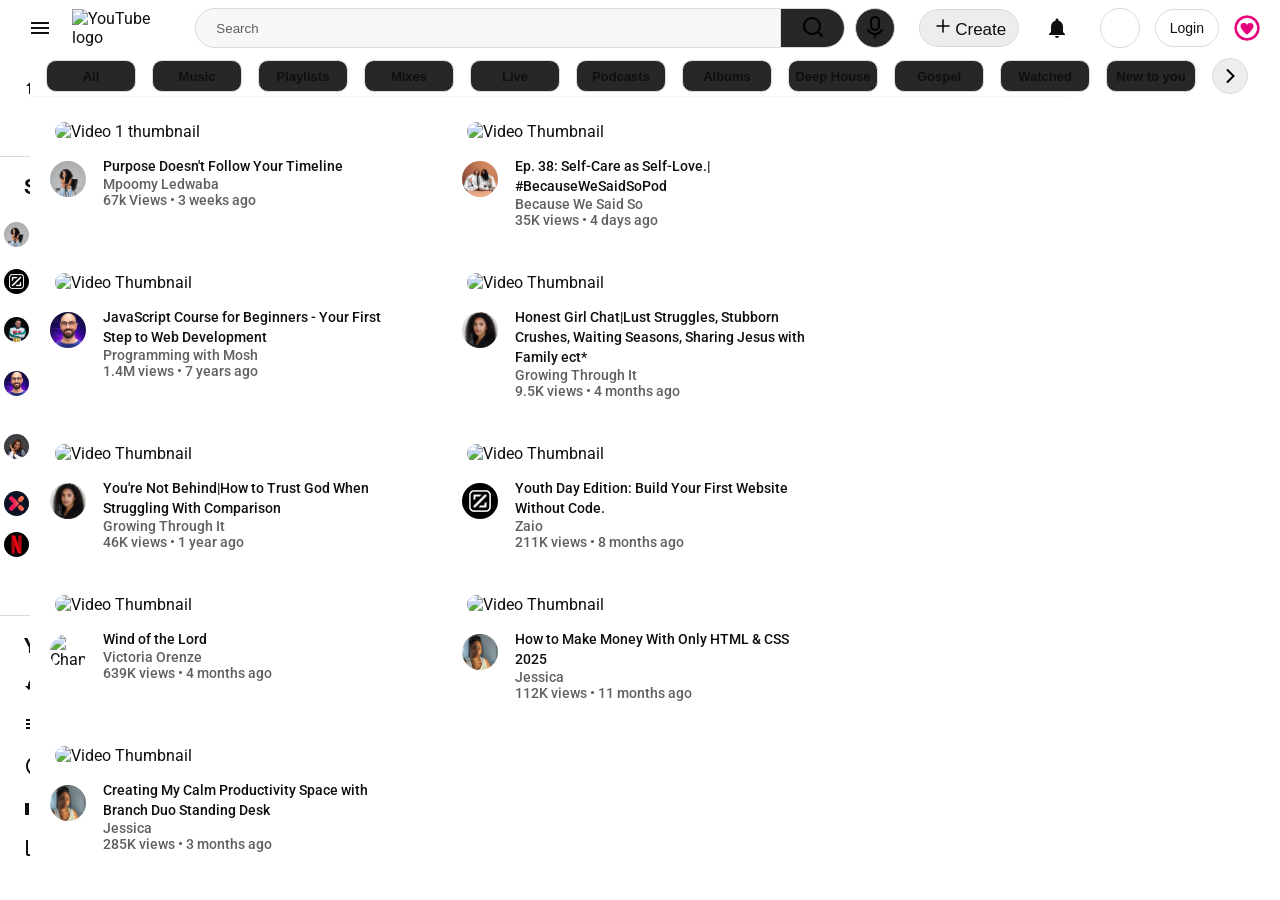
==== commit b6117cdb: "Added new changes to files and assets" ====
--- a/index.html
+++ b/index.html
@@ -4,6 +4,18 @@
     <meta charset="UTF-8">
     <meta name="viewport" content="width=device-width, initial-scale=1.0">
 
+    <script>
+        (function () {
+            try {
+                const saved = localStorage.getItem('theme');
+                const prefersDark = window.matchMedia && window.matchMedia('(prefers-color-scheme: dark)').matches;
+                const theme = saved || (prefersDark ? 'dark' : 'light');
+                document.documentElement.dataset.theme = theme;
+            } catch {
+                // If storage is blocked, just use default CSS theme.
+            }
+        })();
+    </script>
    
     <link href="https://fonts.googleapis.com/icon?family=Material+Icons" rel="stylesheet">
     <link rel="stylesheet" href="style.css">
@@ -14,8 +26,9 @@
 <body>
     <div class="navbar">
         <div class="logo">
-            <i class="material-icons">menu</i>
-            <img src="assets/logo.svg" alt="YouTube logo">
+            <i class="material-icons" id="menu">menu</i>
+            <img class="logo-dark" src="assets/logo.svg" alt="YouTube logo">
+            <img class="logo-light" src="assets/logo-light.svg" alt="YouTube logo">
         </div>
 
         <div class="searchbar">
@@ -31,7 +44,13 @@
             <button class="add"><img src="assets/add.svg" alt="">Create
             </button>
             
-            <i class="material-icons">notifications</i>
+            <i id="notifications" class="material-icons">notifications</i>
+
+            <button id="theme-toggle" class="theme-toggle" type="button" aria-label="Toggle dark mode">
+                <i id="theme-toggle-icon" class="material-icons" aria-hidden="true">dark_mode</i>
+            </button>
+
+            <button id="auth-button" class="auth-button" type="button">Login</button>
             
             <button class="profile"><img src="assets/profileimg.jpg" alt="Profile"></button>
         </div>
@@ -217,7 +236,7 @@
                     </span>
                 </div>
             
-                <div class="categories-footer">
+                <div class="cagories-footer">
                     <div class="footer-section">
                         <span>About</span>
                         <span>Press</span>
@@ -249,7 +268,7 @@
                 <button role="tab" aria-selected="false">Live</button>
                 <button role="tab" aria-selected="false">Podcasts</button>
                 <button role="tab" aria-selected="false">Albums</button>
-                <button role="tab" aria-selected="false">Universities</button>
+                <button role="tab" aria-selected="false">Deep House</button>
                 <button role="tab" aria-selected="false">Gospel</button>
                 <button role="tab" aria-selected="false">Watched</button>
                 <button role="tab" aria-selected="false">New to you</button>
@@ -393,18 +412,18 @@
 
                     <div class="video">
                         <div class="thumbnail">
-                            <img src="https://img.youtube.com/vi/SOJpE1KMUbo/maxresdefault.jpg" alt="Video Thumbnail">
-                        </div>
-                        <div class="details">
-                            <div class="profile">
-                                <img src="assets/Dave.jpg" alt="Channel-icon">
-                            </div>
-                            <div class="video-details">
-                                <p>Raindance (ft. Tems)</p>
-                                <div class="posted-by">
-                                    <span>Santan Dave</span>
-                                    <div class="views-date">
-                                        <span>27,859,054 views</span>
+                            <img src="https://img.youtube.com/vi/yPqc3jCIcSQ/maxresdefault.jpg" alt="Video Thumbnail">
+                        </div>
+                        <div class="details">
+                            <div class="profile">
+                                <img src="assets/Orenze.jpg" alt="Channel-icon">
+                            </div>
+                            <div class="video-details">
+                                <p>Wind of the Lord</p>
+                                <div class="posted-by">
+                                    <span>Victoria Orenze</span>
+                                    <div class="views-date">
+                                        <span>639K views</span>
                                         <span>•</span>
                                         <span>4 months ago</span>
                                     </div>
@@ -461,5 +480,132 @@
         </main>
     </div>       
 
+    <script>
+        (function () {
+            const btn = document.getElementById('theme-toggle');
+            const icon = document.getElementById('theme-toggle-icon');
+            if (!btn || !icon) return;
+
+            function applyTheme(theme) {
+                document.documentElement.dataset.theme = theme;
+                const isDark = theme === 'dark';
+                btn.setAttribute('aria-label', isDark ? 'Switch to light mode' : 'Switch to dark mode');
+                icon.textContent = isDark ? 'light_mode' : 'dark_mode';
+                try {
+                    localStorage.setItem('theme', theme);
+                } catch {
+                    // ignore
+                }
+            }
+
+            function getCurrentTheme() {
+                const t = document.documentElement.dataset.theme;
+                return t === 'dark' || t === 'light' ? t : 'dark';
+            }
+
+            // Ensure button state matches current theme (set in head).
+            applyTheme(getCurrentTheme());
+
+            btn.addEventListener('click', function () {
+                const next = getCurrentTheme() === 'dark' ? 'light' : 'dark';
+                applyTheme(next);
+            });
+        })();
+    </script>
+
+    <script>
+        (function () {
+            const authBtn = document.getElementById('auth-button');
+            if (!authBtn) return;
+
+            function isLoggedIn() {
+                return localStorage.getItem('auth_logged_in') === 'true';
+            }
+
+            function syncAuthButton() {
+                authBtn.textContent = isLoggedIn() ? 'Logout' : 'Login';
+            }
+
+            syncAuthButton();
+
+            authBtn.addEventListener('click', function () {
+                if (isLoggedIn()) {
+                    localStorage.removeItem('auth_logged_in');
+                    localStorage.removeItem('auth_user');
+                    syncAuthButton();
+                    return;
+                }
+                window.location.href = 'login.html';
+            });
+        })();
+    </script>
+
+    <script>
+        (function () {
+            const HOVER_DELAY_MS = 200;
+            let activeThumb = null;
+            let hoverTimer = null;
+
+            function getVideoIdFromThumbnail(thumb) {
+                const img = thumb.querySelector('img');
+                if (!img) return null;
+
+                const src = img.getAttribute('src') || '';
+                const match = src.match(/img\.youtube\.com\/vi\/([^/]+)\//i);
+                return match ? match[1] : null;
+            }
+
+            function stopPreview() {
+                if (!activeThumb) return;
+                const preview = activeThumb.querySelector('.hover-preview');
+                if (preview) preview.remove();
+                activeThumb.classList.remove('is-previewing');
+                activeThumb = null;
+            }
+
+            function startPreview(thumb) {
+                const videoId = getVideoIdFromThumbnail(thumb);
+                if (!videoId) return;
+
+                if (activeThumb && activeThumb !== thumb) stopPreview();
+                activeThumb = thumb;
+
+                if (thumb.querySelector('.hover-preview')) return;
+
+                const wrapper = document.createElement('div');
+                wrapper.className = 'hover-preview';
+
+                const iframe = document.createElement('iframe');
+                iframe.src = `https://www.youtube.com/embed/${encodeURIComponent(videoId)}?autoplay=1&mute=1&controls=0&rel=0&modestbranding=1&playsinline=1`;
+                iframe.setAttribute('title', 'Video preview');
+                iframe.setAttribute('loading', 'lazy');
+                iframe.setAttribute('allow', 'autoplay; encrypted-media; picture-in-picture');
+                iframe.setAttribute('referrerpolicy', 'strict-origin-when-cross-origin');
+
+                wrapper.appendChild(iframe);
+                thumb.appendChild(wrapper);
+                thumb.classList.add('is-previewing');
+            }
+
+            document.querySelectorAll('.video .thumbnail').forEach(function (thumb) {
+                thumb.addEventListener('mouseenter', function () {
+                    clearTimeout(hoverTimer);
+                    hoverTimer = window.setTimeout(function () {
+                        startPreview(thumb);
+                    }, HOVER_DELAY_MS);
+                });
+
+                thumb.addEventListener('mouseleave', function () {
+                    clearTimeout(hoverTimer);
+                    if (activeThumb === thumb) stopPreview();
+                });
+            });
+
+            window.addEventListener('blur', function () {
+                clearTimeout(hoverTimer);
+                stopPreview();
+            });
+        })();
+    </script>
 </body>
 </html>
--- a/style.css
+++ b/style.css
@@ -481,11 +481,11 @@
 }
 
 .video:nth-child(3n+2):hover {
-    box-shadow: 0 0 15px #429bf5;
+    box-shadow: 0 0 15px #f47e1793;
 }
 
 .video:nth-child(3n+3):hover {
-    box-shadow: 0 0 15px #ea33eda3;
+    box-shadow: 0 0 15px #fafa64;
 }
 
 .video {
